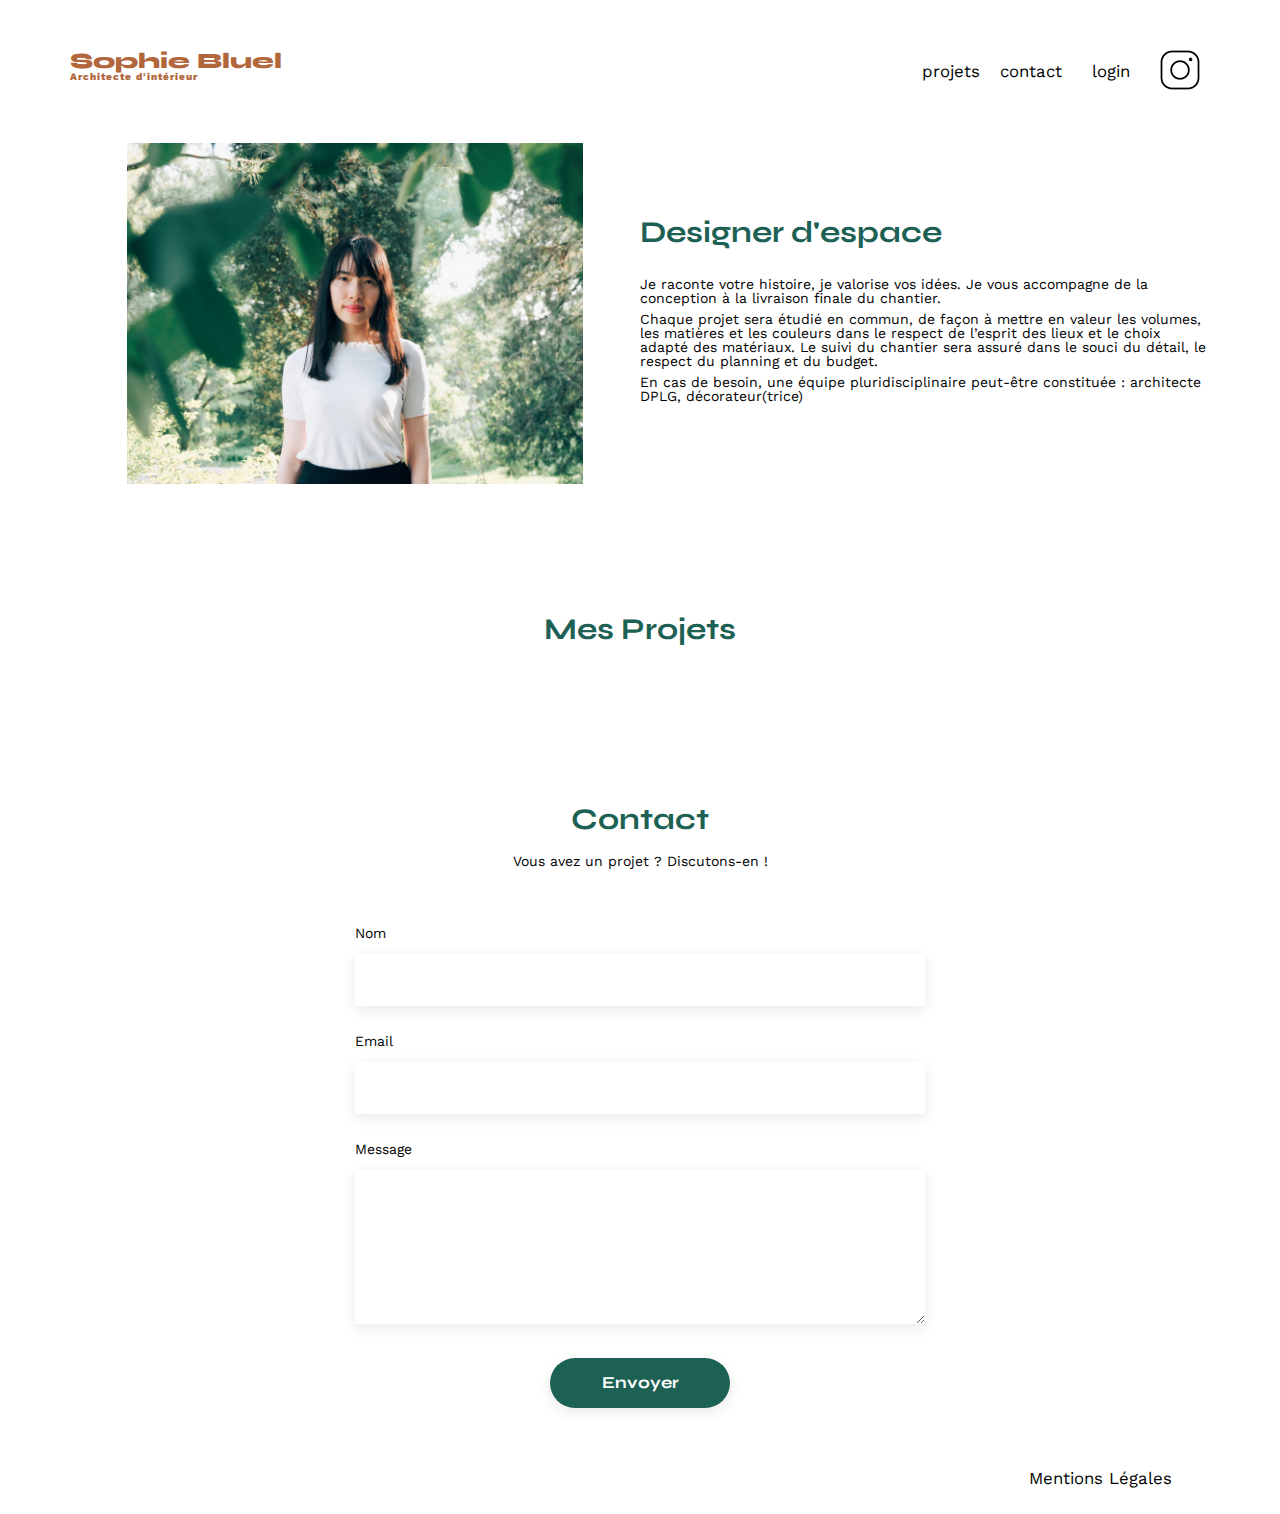
==== FrontEnd/index.html @ 56e1f554 "first commit" ====
<!DOCTYPE html>
<html lang="fr">
<head>
	<meta charset="UTF-8">
	<title>Sophie Bluel - Architecte d'intérieur</title>
	<meta name="viewport" content="width=device-width, initial-scale=1.0">
	<link rel="preconnect" href="https://fonts.googleapis.com">
	<link rel="preconnect" href="https://fonts.gstatic.com" crossorigin>
	<link href="https://fonts.googleapis.com/css2?family=Syne:wght@700;800&family=Work+Sans&display=swap" rel="stylesheet">
	<link rel="stylesheet" href="https://cdnjs.cloudflare.com/ajax/libs/font-awesome/6.2.1/css/all.min.css" integrity="sha512-MV7K8+y+gLIBoVD59lQIYicR65iaqukzvf/nwasF0nqhPay5w/9lJmVM2hMDcnK1OnMGCdVK+iQrJ7lzPJQd1w==" crossorigin="anonymous" referrerpolicy="no-referrer">
	<meta name="description" content="">
	<script type="module" src="gallery.js"></script>
	<link rel="stylesheet" href="./assets/style.css">
</head>
<body>
	<div class="edit-mode-bar">
		<span><i class="fa-solid fa-pen-to-square"></i></span>
		Mode édition
	</div>		
<header>
	
	<h1>Sophie Bluel <span>Architecte d'intérieur</span></h1>
	<nav>
		<ul>
			<li>projets</li>
			<li>contact</li>
			<li id="logIn"><a href="login_page.html">login</a></li>
			<li id="logout">logout</li>
			<li><img src="./assets/icons/instagram.png" alt="Instagram"></li>
		</ul>
	</nav>
</header>
<main>

	<section id="introduction">
		<figure>
			<img src="./assets/images/sophie-bluel.png" alt="">
		</figure>
		<article>
			<h2>Designer d'espace</h2>
			<p>Je raconte votre histoire, je valorise vos idées. Je vous accompagne de la conception à la livraison finale du chantier.</p>
			<p>Chaque projet sera étudié en commun, de façon à mettre en valeur les volumes, les matières et les couleurs dans le respect de l’esprit des lieux et le choix adapté des matériaux. Le suivi du chantier sera assuré dans le souci du détail, le respect du planning et du budget.</p>
			<p>En cas de besoin, une équipe pluridisciplinaire peut-être constituée : architecte DPLG, décorateur(trice)</p>
		</article>
	</section>
	<section id="portfolio">
		<div class="mesprojets">
		<h2>Mes Projets</h2>
		<div class="modifier">
		<span><i class="fa-solid fa-pen-to-square"></i></span>
		<p>Modifier</p>
	</div>
	</div>
		<div id="buttons"> <!--Faire rester vert quand dessus -->
		</div>
		<div class="gallery">
		</div>
	</section>
	<section id="contact">
		<h2>Contact</h2>
		<p>Vous avez un projet ? Discutons-en !</p>
		<form action="#" method="post">
			<label for="name">Nom</label>
			<input type="text" name="name" id="name">
			<label for="email">Email</label>
			<input type="email" name="email" id="email">
			<label for="message">Message</label>
			<textarea name="message" id="message" cols="30" rows="10"></textarea>
			<input type="submit" value="Envoyer">
		</form>
	</section>
</main>

<footer>
	<nav>
		<ul>
			<li>Mentions Légales</li>
		</ul>
	</nav>
</footer>
</body>
</html>
---- FrontEnd/assets/style.css ----
/* http://meyerweb.com/eric/tools/css/reset/
   v2.0 | 20110126
   License: none (public domain)
*/

html, body, div, span, applet, object, iframe,
h1, h2, h3, h4, h5, h6, p, blockquote, pre,
a, abbr, acronym, address, big, cite, code,
del, dfn, em, img, ins, kbd, q, s, samp,
small, strike, strong, sub, sup, tt, var,
b, u, i, center,
dl, dt, dd, ol, ul, li,
fieldset, form, label, legend,
table, caption, tbody, tfoot, thead, tr, th, td,
article, aside, canvas, details, embed,
figure, figcaption, footer, header, hgroup,
menu, nav, output, ruby, section, summary,
time, mark, audio, video {
	margin: 0;
	padding: 0;
	border: 0;
	font-size: 100%;
	font: inherit;
	vertical-align: baseline;
}
/* HTML5 display-role reset for older browsers */
article, aside, details, figcaption, figure,
footer, header, hgroup, menu, nav, section {
	display: block;
}
body {
	line-height: 1;
}
ol, ul {
	list-style: none;
}
blockquote, q {
	quotes: none;
}
blockquote:before, blockquote:after,
q:before, q:after {
	content: '';
	content: none;
}
table {
	border-collapse: collapse;
	border-spacing: 0;
}
/** end reset css**/
body {
	max-width: 1140px;
	margin:auto;
	font-family: 'Work Sans' ;
	font-size: 14px;
}
header {
	display: flex;
	justify-content: space-between;
	margin: 50px 0
}
section {
	margin: 50px 0
}

h1{
	display: flex;
	flex-direction: column;
	font-family: 'Syne';
	font-size: 22px;
	font-weight: 800;
	color: #B1663C
}

h1 > span {
	font-family: 'Work Sans';
	font-size:10px;
	letter-spacing: 0.1em;
;
}

h2{
	font-family: 'Syne';
	font-weight: 700;
	font-size: 30px;
	color: #1D6154
}
nav ul {
	display: flex;
	align-items: center;
	list-style-type: none;

}
nav li {
	padding: 0 10px;
	font-size: 1.2em;
}

li:hover {
	color: #B1663C;
}

a {
	padding: 0 10px;
	
	color: black;
	cursor: pointer;
    text-decoration:none;

	
}
a:hover {
	color: #B1663C;
}
#introduction {
	display: flex;
	align-items: center;
}
#introduction figure {
	flex: 1
}
#introduction img {
	display: block;
	margin: auto;
	width: 80%;
}

#introduction article {
	flex: 1
}
#introduction h2 {
	margin-bottom: 1em;
}

#introduction p {
	margin-bottom: 0.5em;
}

.gallery {
	width: 100%;
	display: grid;
	grid-template-columns: 1fr 1fr 1fr;
	grid-column-gap: 20px;
	grid-row-gap: 20px;
}

.gallery img {
	width: 100%;

}
#contact {
	width: 50%;
margin: auto;
}
#contact > * {
	text-align: center;

}
#contact h2{
	margin-bottom: 20px;
}
#contact form {
	text-align: left;
	margin-top:30px;
	display: flex;
	flex-direction: column;
}

#contact input {
	height: 50px;
	font-size: 1.2em;
	border: none;
	box-shadow: 0px 4px 14px rgba(0, 0, 0, 0.09);
}
#contact label {
	margin: 2em 0 1em 0;
}
#contact textarea {
	border: none;
	box-shadow: 0px 4px 14px rgba(0, 0, 0, 0.09);
}

input[type="submit"]{
	font-family: 'Syne';
	font-weight: 700;
	color: white;
	background-color: #1D6154;
	margin : 2em auto ;
	width: 180px;
	text-align: center;
	border-radius: 60px ;
}

footer nav ul {
	display: flex;
	justify-content: flex-end;
	margin: 2em
}

#buttons {
	display: flex;
	justify-content: center;
	margin-bottom: 50px;
	gap: 10px;
	margin-top: -30px;
}

button {
	border: #1D6154 1px solid;
	border-radius: 60px;
	font-size: 16px;
	color: #1D6154;
	text-align: center;
	font-weight: 700;
	padding: 9px;
	background-color: white;
	font-family:'syne';
}
button:hover{
	background-color: #1D6154;
	color: white;
}
button:focus {
	background-color: #1D6154;
	color: white;
}
.edit-mode-bar {
	background-color: black;
	color: white;
	padding: 10px;
	text-align: center;
	font-size: 16px;
	font-family:  "Work Sans";
	font-weight: 400;
	width: 100%;
	top: 0;
	left: 0;
	position:fixed;
}
.fa-solid {
	width: 15.58px;
	height: 15.58px;
}
.mesprojets {
	display: flex;
	justify-content: center;
	gap: 15px;
	align-items: center;
	margin-bottom: 90px;
	margin-top: 130px;
}
.modifier {
	display:flex;
	gap: 10px;
}
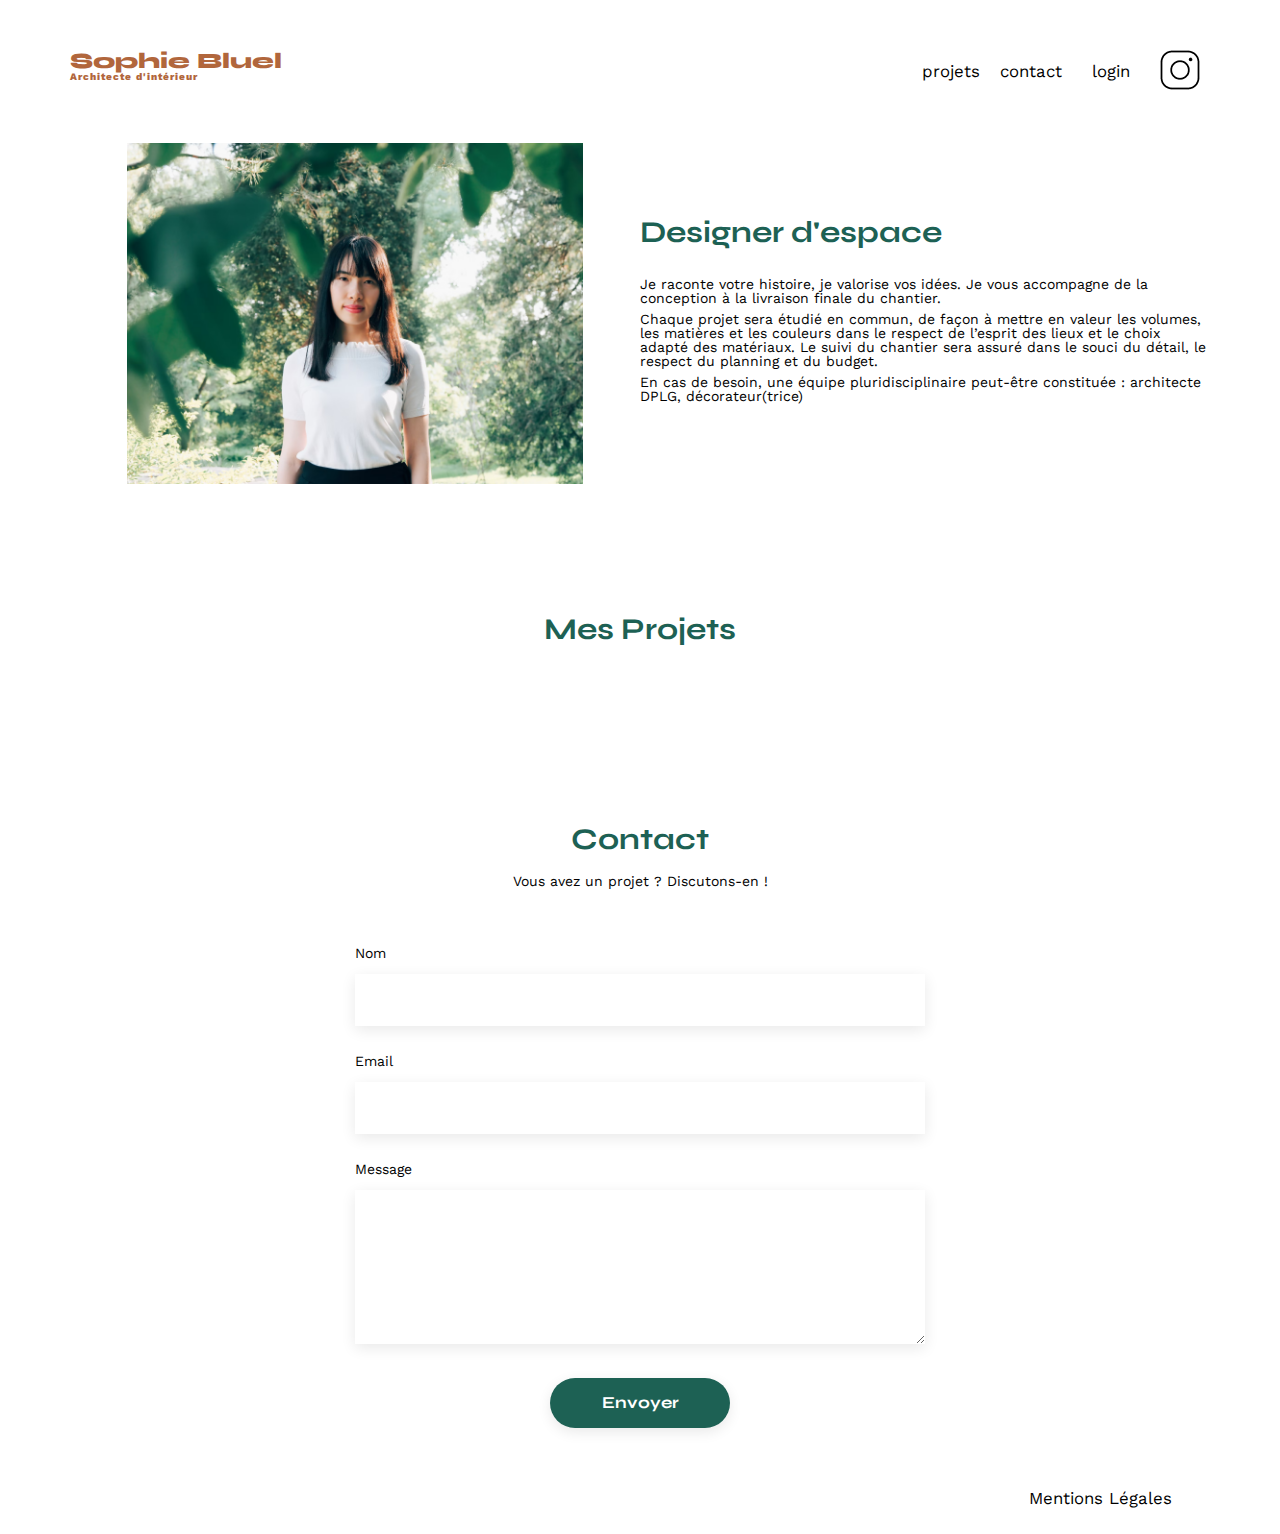
==== commit c9a9930e: "debut modal" ====
--- a/FrontEnd/index.html
+++ b/FrontEnd/index.html
@@ -10,9 +10,18 @@
 	<link rel="stylesheet" href="https://cdnjs.cloudflare.com/ajax/libs/font-awesome/6.2.1/css/all.min.css" integrity="sha512-MV7K8+y+gLIBoVD59lQIYicR65iaqukzvf/nwasF0nqhPay5w/9lJmVM2hMDcnK1OnMGCdVK+iQrJ7lzPJQd1w==" crossorigin="anonymous" referrerpolicy="no-referrer">
 	<meta name="description" content="">
 	<script type="module" src="gallery.js"></script>
+	<script type="module" src="modal.js"></script>
 	<link rel="stylesheet" href="./assets/style.css">
 </head>
 <body>
+	
+	<aside id="modal1" class="modal" aria-hidden="true" aria-modal="false" role="dialog" style="display: none;">
+<div class="modal-wrapper js-modal-stop" >
+	<button class="js-modal-close">fermer la modale</button>
+iiiiiiiiiiiiiiiiiiiiiiiiiiiiiiiiiiiiii
+	</div>
+	</aside>
+
 	<div class="edit-mode-bar">
 		<span><i class="fa-solid fa-pen-to-square"></i></span>
 		Mode édition
@@ -48,7 +57,7 @@
 		<h2>Mes Projets</h2>
 		<div class="modifier">
 		<span><i class="fa-solid fa-pen-to-square"></i></span>
-		<p>Modifier</p>
+		<p href="#modal1" class="js-modal">Modifier</p>
 	</div>
 	</div>
 		<div id="buttons"> <!--Faire rester vert quand dessus -->
--- a/FrontEnd/assets/style.css
+++ b/FrontEnd/assets/style.css
@@ -201,7 +201,6 @@
 	justify-content: center;
 	margin-bottom: 50px;
 	gap: 10px;
-	margin-top: -30px;
 }
 
 button {
@@ -245,10 +244,41 @@
 	justify-content: center;
 	gap: 15px;
 	align-items: center;
-	margin-bottom: 90px;
+	margin-bottom: 80px;
 	margin-top: 130px;
 }
 .modifier {
 	display:flex;
 	gap: 10px;
 }
+
+.modal {
+	position: fixed;
+	display:flex;
+	align-items: center;
+	justify-content: center;
+	top: 0;
+	left: 0;
+	width: 100%;
+	height: 100%;
+	background: rgba(0, 0, 0, 0.8);
+	animation: fadeIn .3s both;
+}
+
+.modal-wrapper {
+	width: 630px;
+	height: 688px;
+	border-radius: 10px;
+	background-color: white;
+	animation: slideFromTop .5s both;
+}
+
+@keyframes fadeIn {
+	from { opacity: 0;}
+	to { opacity: 1;}
+}
+
+@keyframes slideFromTop {
+	from { transform: translateY(-50px);}
+	to { transform: translateY(0px);}
+}